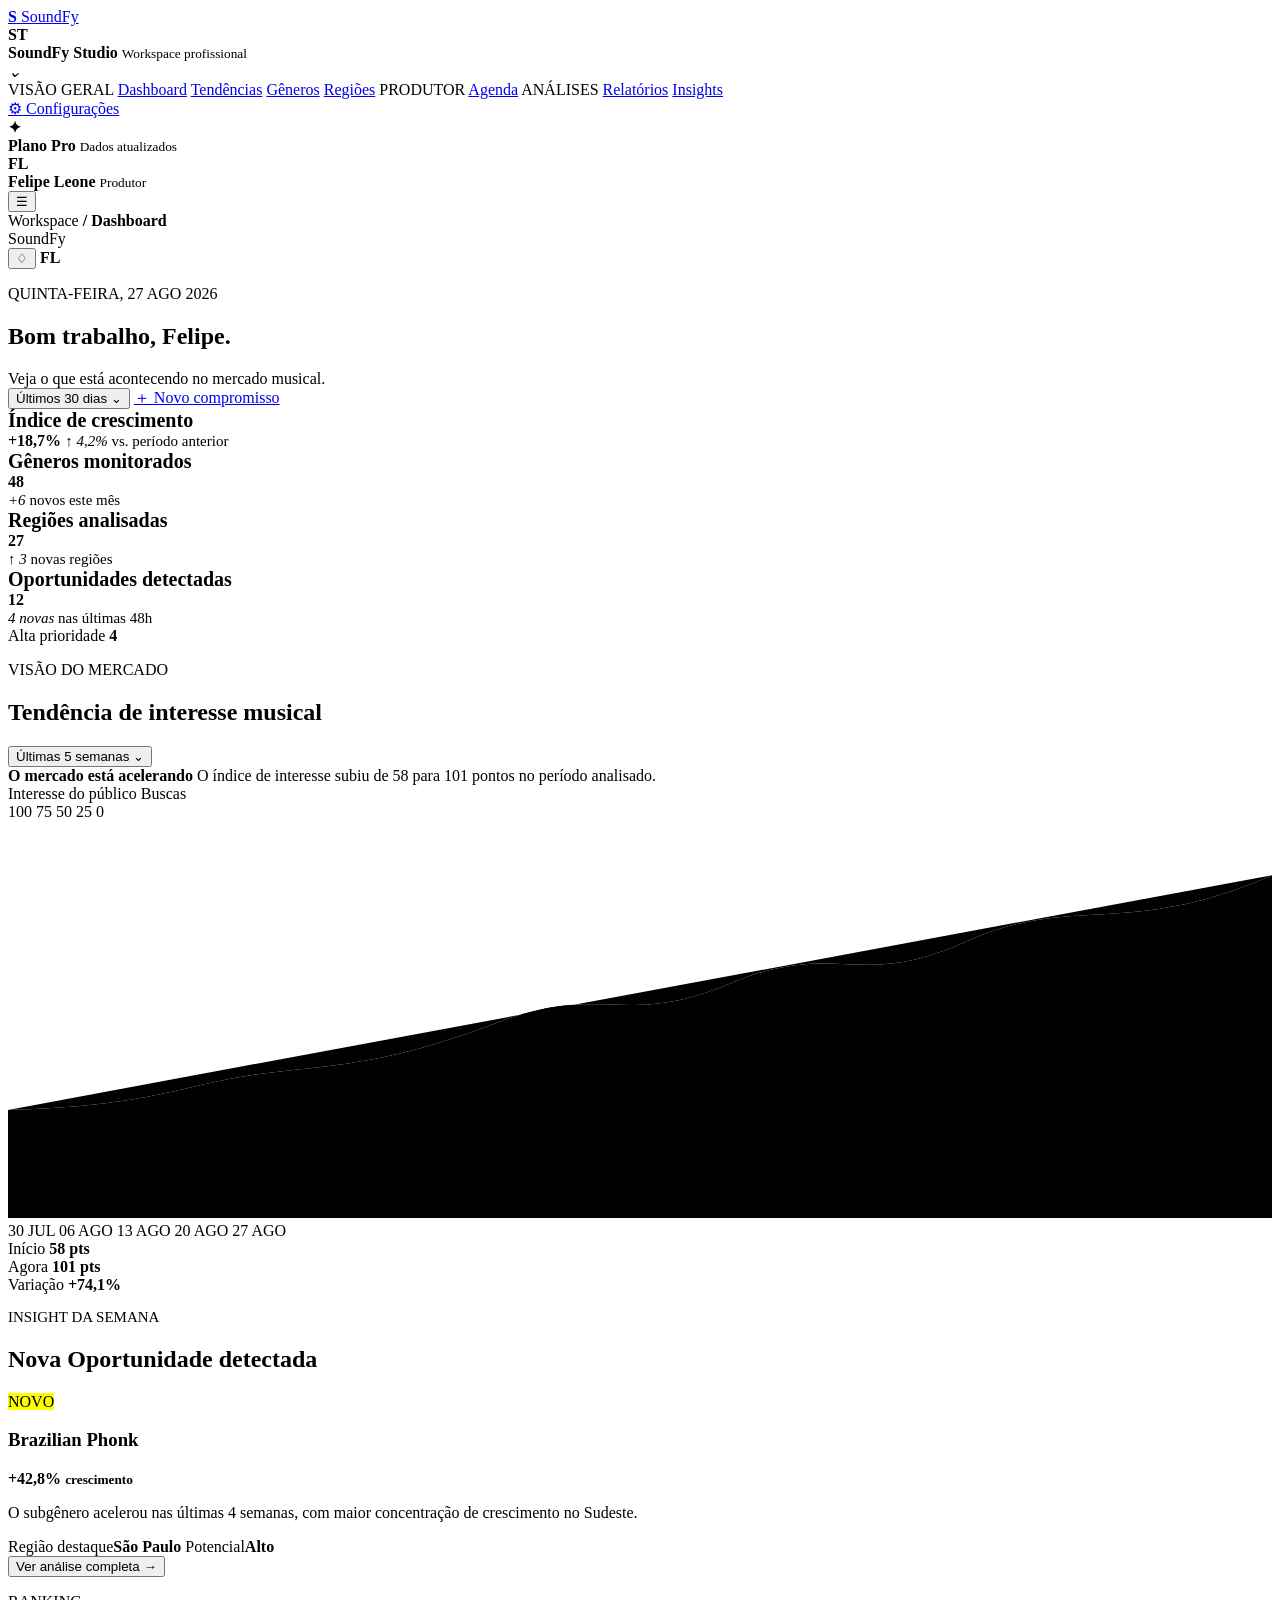
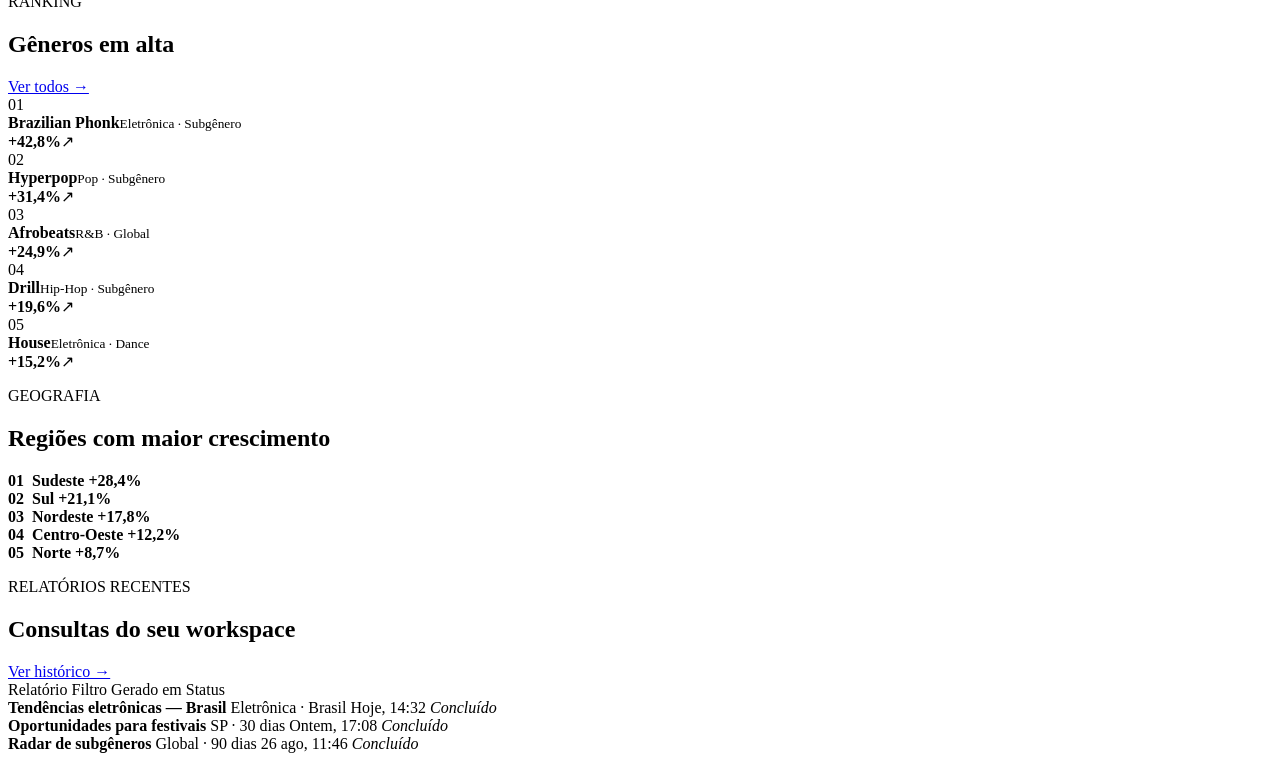
==== View/Pages/index.html @ a28d12ce "Inicio da home" ====
<!DOCTYPE html>
<html lang="pt-BR">
<head>
    <meta charset="UTF-8">
    <meta name="viewport" content="width=device-width, initial-scale=1.0">
    <title>SoundFy - Dashboard</title>
    <link rel="stylesheet" href="style.css">
</head>

<body>
    <aside class="sidebar">
        <a class="logo" href="index.html">
            <b>S</b>
            <span>Sound<span>Fy</span></span>
        </a>

        <div class="workspace">
            <b>ST</b>
            <div>
                <strong>SoundFy Studio</strong>
                <small>Workspace profissional</small>
            </div>
            <i>⌄</i>
        </div>

        <nav>
            <label>VISÃO GERAL</label>
            <a class="active" href="index.html"><span>Dashboard</span></a>
            <a href="#tendencias"> <span>Tendências</span></a>
            <a href="#generos"> <span>Gêneros</span></a>
            <a href="#regioes"> <span>Regiões</span></a>

            <label>PRODUTOR</label>
            <a href="agenda.html"> <span>Agenda</span></a>

            <label>ANÁLISES</label>
            <a href="#relatorios"> <span>Relatórios</span></a>
            <a href="#insights"> <span>Insights</span></a>
        </nav>

        <div class="side-bottom">
            <a href="configuracoes.html">⚙ <span>Configurações</span></a>

            <div class="plan">
                <b>✦</b>
                <div>
                    <strong>Plano Pro</strong>
                    <small>Dados atualizados</small>
                </div>
            </div>

            <div class="profile">
                <b>FL</b>
                <div>
                    <strong>Felipe Leone</strong>
                    <small>Produtor</small>
                </div>
            </div>
        </div>
    </aside>

    <main>
        <header>
            <button id="menu" class="mobile-menu">☰</button>

            <div class="crumb">
                Workspace <b>/</b> <strong>Dashboard</strong>
            </div>

            <div class="mobile-logo">
                Sound<span>Fy</span>
            </div>

            <div class="actions">

                <button class="bell">♢<i></i></button>
                <b class="top-avatar">FL</b>
            </div>
        </header>

        <section class="intro">
            <div>
                <p>QUINTA-FEIRA, 27 AGO 2026</p>
                <h1>Bom trabalho, Felipe.</h1>
                <span>Veja o que está acontecendo no mercado musical.</span>
            </div>

            <div class="header-buttons">
                <button class="filter">Últimos 30 dias ⌄</button>
                <a class="primary" href="agenda.html">＋ Novo compromisso</a>
            </div>
        </section>

        <section class="kpis">
            <article>
                <div>
                   <b> <span style="font-size: 20px;">Índice de crescimento</span> </b>
                </div>
                <strong>+18,7%</strong>
                <small style="font-size: 15px;"><em>↑ 4,2%</em> vs. período anterior</small>
                <div class="spark"><i></i><i></i><i></i><i></i><i></i><i></i><i></i></div>
            </article>

            <article>
                <div>
                   <b> <span style="font-size: 20px;">Gêneros monitorados</span> </b>
                </div>
                <strong>48</strong>
                <br>
                <small style="font-size: 15px;"><em class="purple-text">+6</em> novos este mês</small>
                <div class="dots"><i></i><i></i><i></i><i></i><i></i></div>
            </article>

            <article>
                <div>
                   <b> <span style="font-size: 20px;">Regiões analisadas</span> </b>
                </div>
                <strong>27</strong>
                <br>
                <small style="font-size: 15px;"><em>↑ 3</em> novas regiões</small>
                <div class="bars"><i></i><i></i><i></i><i></i><i></i></div>
            </article>

            <article>
                <div>
                   <b> <span style="font-size: 20px;">Oportunidades detectadas</span></b>
                </div>
                <strong>12</strong>
                <br>
                <small style="font-size: 15px;"><em class="orange-text">4 novas</em> nas últimas 48h</small>
                <div class="priority">
                    Alta prioridade
                    <b>4</b>
                </div>
            </article>
        </section>

        <section class="grid" id="tendencias">
            <article class="panel chart-panel">
                <div class="panel-head">
                    <div>
                        <p>VISÃO DO MERCADO</p>
                        <h2>Tendência de interesse musical</h2>
                    </div>
                    <button class="filter">Últimas 5 semanas ⌄</button>
                </div>

                <div class="chart-explanation">
                    <strong>O mercado está acelerando</strong>
                    <span>O índice de interesse subiu de 58 para 101 pontos no período analisado.</span>
                </div>

                <div class="legend">
                    <span><i class="green-dot"></i>Interesse do público</span>
                    <span><i class="purple-dot"></i>Buscas</span>
                </div>

                <div class="chart">
                    <div class="axis">
                        <span>100</span>
                        <span>75</span>
                        <span>50</span>
                        <span>25</span>
                        <span>0</span>
                    </div>

                    <div class="graph">
                        <div class="line l1"></div>
                        <div class="line l2"></div>
                        <div class="line l3"></div>
                        <div class="line l4"></div>

                        <svg viewBox="0 0 700 220" preserveAspectRatio="none" aria-label="Gráfico de tendência de interesse">
                            <path class="area" d="M0 160 C80 158 100 145 140 140 S210 135 270 112 S340 115 400 90 S470 94 530 67 S620 65 700 30 L700 220 L0 220Z"></path>
                            <path class="trend" d="M0 160 C80 158 100 145 140 140 S210 135 270 112 S340 115 400 90 S470 94 530 67 S620 65 700 30"></path>
                            <path class="trend purple-line" d="M0 178 C80 174 105 165 145 160 S215 158 275 138 S345 145 405 119 S475 128 535 99 S620 108 700 78"></path>
                        </svg>

                        <div class="dates">
                            <span>30 JUL</span>
                            <span>06 AGO</span>
                            <span>13 AGO</span>
                            <span>20 AGO</span>
                            <span>27 AGO</span>
                        </div>
                    </div>
                </div>

                <div class="trend-summary">
                    <div>
                        <span>Início</span>
                        <strong>58 pts</strong>
                    </div>
                    <div>
                        <span>Agora</span>
                        <strong>101 pts</strong>
                    </div>
                    <div>
                        <span>Variação</span>
                        <strong class="green-text">+74,1%</strong>
                    </div>
                </div>
            </article>

            <article class="panel insight" id="insights">
                <div class="panel-head">
                    <div>
                        <p style="font-size: 15px;">INSIGHT DA SEMANA</p>
                        <h2><b>Nova Oportunidade detectada</b></h2>
                    </div>
                    <mark>NOVO</mark>
                </div>

                <div class="insight-body">
                    <h3>Brazilian Phonk</h3>
                    <strong>+42,8% <small>crescimento</small></strong>
                    <p>O subgênero acelerou nas últimas 4 semanas, com maior concentração de crescimento no Sudeste.</p>
                </div>

                <div class="meta">
                    <span>Região destaque<strong>São Paulo</strong></span>
                    <span>Potencial<strong class="green-text">Alto</strong></span>
                </div>

                <button class="outline">Ver análise completa →</button>
            </article>
        </section>

        <section class="grid lower">
            <article class="panel" id="generos">
                <div class="panel-head">
                    <div>
                        <p>RANKING</p>
                        <h2>Gêneros em alta</h2>
                    </div>
                    <a href="#generos">Ver todos →</a>
                </div>

                <div class="genre">
                    <span>01</span>
                    <i></i>
                    <div><strong>Brazilian Phonk</strong><small>Eletrônica · Subgênero</small></div>
                    <b>+42,8%</b>↗
                </div>

                <div class="genre">
                    <span>02</span>
                    <i></i>
                    <div><strong>Hyperpop</strong><small>Pop · Subgênero</small></div>
                    <b>+31,4%</b>↗
                </div>

                <div class="genre">
                    <span>03</span>
                    <i></i>
                    <div><strong>Afrobeats</strong><small>R&B · Global</small></div>
                    <b>+24,9%</b>↗
                </div>

                <div class="genre">
                    <span>04</span>
                    <i></i>
                    <div><strong>Drill</strong><small>Hip-Hop · Subgênero</small></div>
                    <b>+19,6%</b>↗
                </div>

                <div class="genre">
                    <span>05</span>
                    <i></i>
                    <div><strong>House</strong><small>Eletrônica · Dance</small></div>
                    <b>+15,2%</b>↗
                </div>
            </article>

            <article class="panel" id="regioes">
                <div class="panel-head">
                    <div>
                        <p>GEOGRAFIA</p>
                        <h2>Regiões com maior crescimento</h2>
                    </div>
                </div>

                <div class="region">
                    <strong>01&nbsp; Sudeste</strong>
                    <span><i style="width:89%"></i></span>
                    <b>+28,4%</b>
                </div>

                <div class="region">
                    <strong>02&nbsp; Sul</strong>
                    <span><i style="width:71%"></i></span>
                    <b>+21,1%</b>
                </div>

                <div class="region">
                    <strong>03&nbsp; Nordeste</strong>
                    <span><i style="width:58%"></i></span>
                    <b>+17,8%</b>
                </div>

                <div class="region">
                    <strong>04&nbsp; Centro-Oeste</strong>
                    <span><i style="width:43%"></i></span>
                    <b>+12,2%</b>
                </div>

                <div class="region">
                    <strong>05&nbsp; Norte</strong>
                    <span><i style="width:31%"></i></span>
                    <b>+8,7%</b>
                </div>
            </article>
        </section>

        <section class="panel reports" id="relatorios">
            <div class="panel-head">
                <div>
                    <p>RELATÓRIOS RECENTES</p>
                    <h2>Consultas do seu workspace</h2>
                </div>
                <a href="#relatorios">Ver histórico →</a>
            </div>

            <div class="report-head">
                <span>Relatório</span>
                <span>Filtro</span>
                <span>Gerado em</span>
                <span>Status</span>
            </div>

            <div class="report">
                <strong>Tendências eletrônicas — Brasil</strong>
                <span>Eletrônica · Brasil</span>
                <span>Hoje, 14:32</span>
                <em>Concluído</em>
            </div>

            <div class="report">
                <strong>Oportunidades para festivais</strong>
                <span>SP · 30 dias</span>
                <span>Ontem, 17:08</span>
                <em>Concluído</em>
            </div>

            <div class="report">
                <strong>Radar de subgêneros</strong>
                <span>Global · 90 dias</span>
                <span>26 ago, 11:46</span>
                <em>Concluído</em>
            </div>
        </section>
    </main>

    <script src="script.js"></script>
</body>
</html>
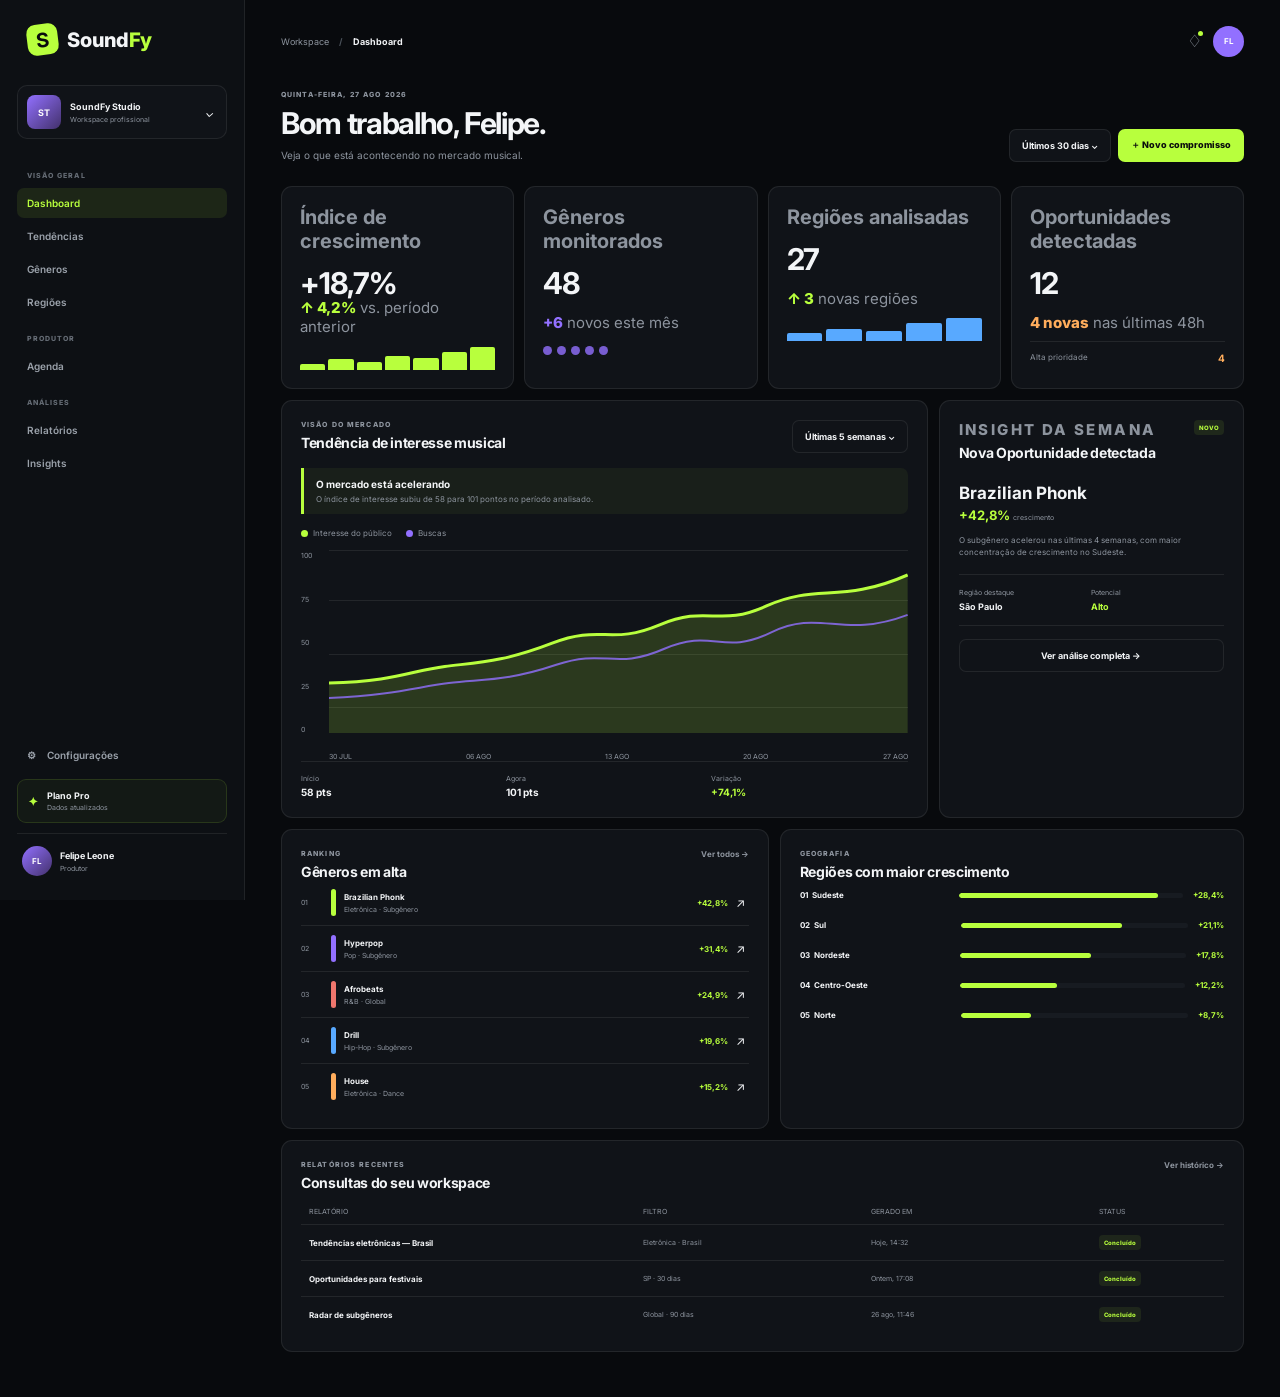
==== commit f3ea46d4: "Arrumei o light mode e dark mode e alterei a formatação das páginas de html" ====
--- a/View/Pages/index.html
+++ b/View/Pages/index.html
@@ -4,7 +4,8 @@
     <meta charset="UTF-8">
     <meta name="viewport" content="width=device-width, initial-scale=1.0">
     <title>SoundFy - Dashboard</title>
-    <link rel="stylesheet" href="style.css">
+    <link rel="stylesheet" href="../Style/style.css">
+    <link rel="stylesheet" href="../JS/script.js">
 </head>
 
 <body>
--- a/View/Style/style.css
+++ b/View/Style/style.css
@@ -0,0 +1,1658 @@
+@import url('https://fonts.googleapis.com/css2?family=Inter:wght@400;500;600;700;800&display=swap');
+
+:root {
+    --bg: #080a0d;
+    --surface: #101318;
+    --surface2: #171b21;
+    --text: #f3f5f7;
+    --muted: #8d949e;
+    --green: #b8ff3d;
+    --purple: #9270ff;
+    --blue: #58a9ff;
+    --orange: #ffad5c;
+    --border: rgba(255,255,255,.08);
+}
+
+:root[data-theme="light"] {
+    --bg: #f3f5f7;
+    --surface: #ffffff;
+    --surface2: #eef0f3;
+    --text: #16191d;
+    --muted: #69717c;
+    --green: #7fbd22;
+    --purple: #704bd0;
+    --blue: #347fc9;
+    --orange: #c87527;
+    --border: rgba(20,25,30,.09);
+}
+
+* {
+    box-sizing: border-box;
+    margin: 0;
+    padding: 0;
+}
+
+html {
+    scroll-behavior: smooth;
+}
+
+body {
+    background: var(--bg);
+    color: var(--text);
+    font: 12px Inter, Arial, sans-serif;
+    min-height: 100vh;
+}
+
+button,
+input,
+textarea,
+select {
+    font: inherit;
+}
+
+button,
+.primary {
+    border: 0;
+    cursor: pointer;
+}
+
+a {
+    text-decoration: none;
+    color: inherit;
+}
+
+.sidebar {
+    position: fixed;
+    inset: 0 auto 0 0;
+    width: 245px;
+    padding: 24px 17px;
+    background: #0d1014;
+    border-right: 1px solid var(--border);
+    display: flex;
+    flex-direction: column;
+    z-index: 10;
+}
+
+.logo {
+    display: flex;
+    gap: 9px;
+    align-items: center;
+    margin: 0 10px 30px;
+    font-size: 20px;
+    font-weight: 800;
+}
+
+.logo > b {
+    width: 31px;
+    height: 31px;
+    display: grid;
+    place-items: center;
+    background: var(--green);
+    color: #090b0d;
+    border-radius: 9px;
+    transform: rotate(-7deg);
+}
+
+.logo > span > span,
+.mobile-logo span {
+    color: var(--green);
+}
+
+.logo small {
+    display: block;
+    color: var(--muted);
+    font-size: 6px;
+    letter-spacing: .16em;
+}
+
+.workspace {
+    display: grid;
+    grid-template-columns: 34px 1fr 12px;
+    gap: 9px;
+    align-items: center;
+    padding: 9px;
+    margin-bottom: 18px;
+    border: 1px solid var(--border);
+    border-radius: 10px;
+    background: var(--surface);
+}
+
+.workspace > b,
+.profile > b {
+    display: grid;
+    place-items: center;
+    background: linear-gradient(135deg, var(--purple), #43316c);
+    color: white;
+    border-radius: 8px;
+}
+
+.workspace > b {
+    width: 34px;
+    height: 34px;
+    font-size: 9px;
+}
+
+.workspace strong,
+.workspace small,
+.profile strong,
+.profile small {
+    display: block;
+}
+
+.workspace strong,
+.profile strong {
+    font-size: 9px;
+}
+
+.workspace small,
+.profile small {
+    margin-top: 3px;
+    color: var(--muted);
+    font-size: 7px;
+}
+
+nav {
+    display: grid;
+    gap: 3px;
+}
+
+nav label {
+    margin: 14px 10px 5px;
+    color: #646b74;
+    font-size: 7px;
+    font-weight: 800;
+    letter-spacing: .15em;
+}
+
+nav a {
+    display: flex;
+    align-items: center;
+    gap: 11px;
+    padding: 9px 10px;
+    border-radius: 7px;
+    color: #9aa1aa;
+    font-weight: 600;
+    font-size: 10px;
+}
+
+nav a:hover {
+    background: var(--surface2);
+    color: var(--text);
+}
+
+nav a.active {
+    background: rgba(184,255,61,.09);
+    color: var(--green);
+}
+
+nav a:first-letter {
+    font-size: 14px;
+}
+
+.side-bottom {
+    margin-top: auto;
+}
+
+.side-bottom > a {
+    display: flex;
+    gap: 11px;
+    padding: 9px 10px;
+    margin-bottom: 9px;
+    color: #9aa1aa;
+    border-radius: 7px;
+    font-size: 10px;
+    font-weight: 600;
+}
+
+.side-bottom > a:hover,
+.side-bottom > a.active {
+    background: rgba(184,255,61,.09);
+    color: var(--green);
+}
+
+.plan {
+    display: flex;
+    gap: 9px;
+    align-items: center;
+    padding: 10px;
+    margin-bottom: 10px;
+    background: rgba(184,255,61,.04);
+    border: 1px solid rgba(184,255,61,.13);
+    border-radius: 9px;
+}
+
+.plan > b {
+    color: var(--green);
+}
+
+.plan strong,
+.plan small {
+    display: block;
+}
+
+.plan strong {
+    font-size: 9px;
+}
+
+.plan small {
+    color: var(--muted);
+    font-size: 7px;
+    margin-top: 2px;
+}
+
+.profile {
+    display: flex;
+    align-items: center;
+    gap: 8px;
+    border-top: 1px solid var(--border);
+    padding: 12px 5px 0;
+}
+
+.profile > b {
+    width: 30px;
+    height: 30px;
+    border-radius: 50%;
+    font-size: 8px;
+}
+
+main {
+    width: calc(100% - 245px);
+    margin-left: 245px;
+    padding: 20px 36px 45px;
+}
+
+header {
+    height: 42px;
+    display: flex;
+    align-items: center;
+    justify-content: space-between;
+    margin-bottom: 28px;
+}
+
+.crumb {
+    color: var(--muted);
+    font-size: 9px;
+}
+
+.crumb b {
+    margin: 0 7px;
+    color: #4c535b;
+}
+
+.crumb strong {
+    color: var(--text);
+}
+
+.actions {
+    display: flex;
+    align-items: center;
+    gap: 11px;
+}
+
+
+.bell {
+    position: relative;
+    background: none;
+    color: var(--muted);
+    font-size: 17px;
+}
+
+.bell i {
+    position: absolute;
+    width: 5px;
+    height: 5px;
+    right: -1px;
+    top: 0;
+    background: var(--green);
+    border-radius: 50%;
+}
+
+.top-avatar {
+    width: 31px;
+    height: 31px;
+    display: grid;
+    place-items: center;
+    border-radius: 50%;
+    background: var(--purple);
+    color: white;
+    font-size: 8px;
+}
+
+.mobile-menu,
+.mobile-logo {
+    display: none;
+}
+
+.intro {
+    display: flex;
+    justify-content: space-between;
+    align-items: end;
+    gap: 20px;
+    margin-bottom: 24px;
+}
+
+.intro p,
+.panel-head p,
+.agenda-info p {
+    color: var(--muted);
+    font-size: 7px;
+    font-weight: 800;
+    letter-spacing: .16em;
+}
+
+.intro h1 {
+    font-size: 30px;
+    letter-spacing: -.045em;
+    margin: 6px 0;
+}
+
+.intro span {
+    color: var(--muted);
+    font-size: 10px;
+}
+
+.header-buttons {
+    display: flex;
+    gap: 7px;
+}
+
+.filter,
+.outline {
+    padding: 10px 12px;
+    background: var(--surface);
+    color: var(--text);
+    border: 1px solid var(--border);
+    border-radius: 7px;
+    font-size: 9px;
+    font-weight: 700;
+}
+
+.primary {
+    display: inline-flex;
+    align-items: center;
+    justify-content: center;
+    padding: 10px 13px;
+    background: var(--green);
+    color: #0a0c0d;
+    border-radius: 7px;
+    font-size: 9px;
+    font-weight: 800;
+}
+
+.kpis {
+    display: grid;
+    grid-template-columns: repeat(4, 1fr);
+    gap: 10px;
+    margin-bottom: 11px;
+}
+
+.kpis article {
+    padding: 18px;
+    background: var(--surface);
+    border: 1px solid var(--border);
+    border-radius: 11px;
+}
+
+.kpis article > div:first-child {
+    display: flex;
+    justify-content: space-between;
+    align-items: center;
+    color: var(--muted);
+    font-size: 9px;
+}
+
+.ico {
+    width: 28px;
+    height: 28px;
+    display: grid;
+    place-items: center;
+    border-radius: 7px;
+}
+
+.green {
+    color: var(--green);
+    background: rgba(184,255,61,.09);
+}
+
+.purple {
+    color: var(--purple);
+    background: rgba(146,112,255,.1);
+}
+
+.blue {
+    color: var(--blue);
+    background: rgba(88,169,255,.1);
+}
+
+.orange {
+    color: var(--orange);
+    background: rgba(255,173,92,.1);
+}
+
+.kpis article > strong {
+    display: block;
+    font-size: 30px;
+    line-height: 1;
+    margin-top: 15px;
+    letter-spacing: -.04em;
+}
+
+.kpis small {
+    color: var(--muted);
+    font-size: 8px;
+}
+
+.kpis em {
+    font-style: normal;
+    color: var(--green);
+    font-weight: 800;
+}
+
+.purple-text {
+    color: var(--purple) !important;
+}
+
+.orange-text {
+    color: var(--orange) !important;
+}
+
+.spark {
+    height: 24px;
+    display: flex;
+    align-items: end;
+    gap: 3px;
+    margin-top: 10px;
+}
+
+.spark i {
+    flex: 1;
+    background: var(--green);
+    border-radius: 2px 2px 0 0;
+}
+
+.spark i:nth-child(1) { height: 25%; }
+.spark i:nth-child(2) { height: 45%; }
+.spark i:nth-child(3) { height: 35%; }
+.spark i:nth-child(4) { height: 60%; }
+.spark i:nth-child(5) { height: 50%; }
+.spark i:nth-child(6) { height: 76%; }
+.spark i:nth-child(7) { height: 94%; }
+
+.dots {
+    display: flex;
+    gap: 5px;
+    margin-top: 14px;
+}
+
+.dots i {
+    width: 9px;
+    height: 9px;
+    border-radius: 50%;
+    background: var(--purple);
+    opacity: .8;
+}
+
+.bars {
+    display: flex;
+    align-items: end;
+    height: 24px;
+    gap: 4px;
+    margin-top: 9px;
+}
+
+.bars i {
+    flex: 1;
+    background: var(--blue);
+    border-radius: 2px 2px 0 0;
+}
+
+.bars i:nth-child(1) { height: 35%; }
+.bars i:nth-child(2) { height: 52%; }
+.bars i:nth-child(3) { height: 43%; }
+.bars i:nth-child(4) { height: 75%; }
+.bars i:nth-child(5) { height: 95%; }
+
+.priority {
+    display: flex;
+    justify-content: space-between;
+    padding-top: 10px;
+    margin-top: 9px;
+    border-top: 1px solid var(--border);
+    font-size: 8px;
+    color: var(--muted);
+}
+
+.priority b {
+    color: var(--orange);
+    font-size: 10px;
+}
+
+.grid {
+    display: grid;
+    grid-template-columns: 1.8fr .85fr;
+    gap: 11px;
+    margin-bottom: 11px;
+}
+
+.panel {
+    background: var(--surface);
+    border: 1px solid var(--border);
+    border-radius: 11px;
+    padding: 19px;
+}
+
+.panel-head {
+    display: flex;
+    justify-content: space-between;
+    align-items: start;
+    gap: 10px;
+}
+
+.panel-head h2 {
+    font-size: 14px;
+    margin-top: 5px;
+    letter-spacing: -.025em;
+}
+
+.panel-head a {
+    color: var(--muted);
+    font-size: 8px;
+    font-weight: 700;
+}
+
+.chart-explanation {
+    display: flex;
+    flex-direction: column;
+    gap: 4px;
+    margin-top: 15px;
+    padding: 10px 12px;
+    border-left: 3px solid var(--green);
+    background: rgba(184,255,61,.05);
+    border-radius: 0 7px 7px 0;
+}
+
+.chart-explanation strong {
+    font-size: 10px;
+}
+
+.chart-explanation span {
+    color: var(--muted);
+    font-size: 8px;
+}
+
+.legend {
+    display: flex;
+    gap: 14px;
+    margin-top: 14px;
+    color: var(--muted);
+    font-size: 8px;
+}
+
+.legend span {
+    display: flex;
+    align-items: center;
+    gap: 5px;
+}
+
+.green-dot,
+.purple-dot {
+    width: 7px;
+    height: 7px;
+    border-radius: 50%;
+}
+
+.green-dot {
+    background: var(--green);
+}
+
+.purple-dot {
+    background: var(--purple);
+}
+
+.chart {
+    height: 215px;
+    display: grid;
+    grid-template-columns: 28px 1fr;
+    margin-top: 8px;
+}
+
+.axis {
+    display: flex;
+    flex-direction: column;
+    justify-content: space-between;
+    padding: 5px 0 27px;
+    color: var(--muted);
+    font-size: 7px;
+}
+
+.graph {
+    position: relative;
+}
+
+.line {
+    position: absolute;
+    left: 0;
+    right: 0;
+    border-top: 1px solid var(--border);
+}
+
+.l1 { top: 4px; }
+.l2 { top: 25%; }
+.l3 { top: 50%; }
+.l4 { top: 75%; }
+
+.graph svg {
+    position: absolute;
+    inset: 4px 0 28px;
+    width: 100%;
+    height: calc(100% - 32px);
+}
+
+.area {
+    fill: rgba(184,255,61,.16);
+}
+
+.trend {
+    fill: none;
+    stroke: var(--green);
+    stroke-width: 3;
+    vector-effect: non-scaling-stroke;
+}
+
+.purple-line {
+    stroke: var(--purple);
+    stroke-width: 2;
+    opacity: .8;
+}
+
+.dates {
+    position: absolute;
+    bottom: 0;
+    left: 0;
+    right: 0;
+    display: flex;
+    justify-content: space-between;
+    color: var(--muted);
+    font-size: 7px;
+}
+
+.trend-summary {
+    display: grid;
+    grid-template-columns: repeat(3, 1fr);
+    gap: 8px;
+    padding-top: 12px;
+    border-top: 1px solid var(--border);
+}
+
+.trend-summary div {
+    display: flex;
+    flex-direction: column;
+    gap: 3px;
+}
+
+.trend-summary span {
+    color: var(--muted);
+    font-size: 7px;
+}
+
+.trend-summary strong {
+    font-size: 10px;
+}
+
+.insight mark {
+    padding: 4px 5px;
+    border-radius: 4px;
+    background: rgba(184,255,61,.09);
+    color: var(--green);
+    font-size: 6px;
+    font-weight: 800;
+}
+
+.insight-body {
+    padding: 22px 0 15px;
+}
+
+.insight-body > b {
+    display: grid;
+    place-items: center;
+    width: 36px;
+    height: 36px;
+    margin-bottom: 11px;
+    border-radius: 9px;
+    background: rgba(184,255,61,.09);
+    color: var(--green);
+    font-size: 18px;
+}
+
+.insight-body h3 {
+    font-size: 17px;
+}
+
+.insight-body > strong {
+    display: block;
+    margin-top: 4px;
+    color: var(--green);
+    font-size: 13px;
+}
+
+.insight-body small {
+    color: var(--muted);
+    font-size: 7px;
+    font-weight: 400;
+}
+
+.insight-body p {
+    margin-top: 11px;
+    color: var(--muted);
+    font-size: 8px;
+    line-height: 1.55;
+}
+
+.meta {
+    display: grid;
+    grid-template-columns: 1fr 1fr;
+    padding: 13px 0;
+    border-top: 1px solid var(--border);
+    border-bottom: 1px solid var(--border);
+}
+
+.meta span {
+    color: var(--muted);
+    font-size: 7px;
+}
+
+.meta strong {
+    display: block;
+    margin-top: 4px;
+    color: var(--text);
+    font-size: 9px;
+}
+
+.green-text {
+    color: var(--green) !important;
+}
+
+.insight .outline {
+    width: 100%;
+    margin-top: 13px;
+}
+
+.lower {
+    grid-template-columns: 1.05fr 1fr;
+}
+
+.genre {
+    display: grid;
+    grid-template-columns: 22px 5px 1fr auto 13px;
+    gap: 8px;
+    align-items: center;
+    padding: 9px 0;
+    border-bottom: 1px solid var(--border);
+}
+
+.genre:last-child {
+    border-bottom: 0;
+}
+
+.genre > span {
+    color: var(--muted);
+    font-size: 7px;
+}
+
+.genre > i {
+    width: 5px;
+    height: 27px;
+    border-radius: 3px;
+    background: var(--green);
+}
+
+.genre:nth-child(3) > i { background: var(--purple); }
+.genre:nth-child(4) > i { background: #ef766d; }
+.genre:nth-child(5) > i { background: var(--blue); }
+.genre:nth-child(6) > i { background: var(--orange); }
+
+.genre strong,
+.genre small {
+    display: block;
+}
+
+.genre strong {
+    font-size: 8px;
+}
+
+.genre small {
+    margin-top: 3px;
+    color: var(--muted);
+    font-size: 7px;
+}
+
+.genre > b {
+    color: var(--green);
+    font-size: 8px;
+}
+
+.region {
+    display: grid;
+    grid-template-columns: 1fr 1.5fr auto;
+    align-items: center;
+    gap: 10px;
+    padding: 10px 0;
+}
+
+.region strong {
+    font-size: 8px;
+}
+
+.region > span {
+    height: 5px;
+    border-radius: 4px;
+    background: var(--surface2);
+    overflow: hidden;
+}
+
+.region > span i {
+    display: block;
+    height: 100%;
+    background: var(--green);
+    border-radius: inherit;
+}
+
+.region > b {
+    color: var(--green);
+    font-size: 8px;
+}
+
+.reports {
+    margin-top: 0;
+}
+
+.report-head,
+.report {
+    display: grid;
+    grid-template-columns: 1.5fr 1fr 1fr .55fr;
+    gap: 15px;
+    align-items: center;
+}
+
+.report-head {
+    margin-top: 16px;
+    padding: 0 8px 8px;
+    color: var(--muted);
+    font-size: 7px;
+    text-transform: uppercase;
+}
+
+.report {
+    padding: 10px 8px;
+    border-top: 1px solid var(--border);
+    font-size: 7px;
+}
+
+.report strong {
+    font-size: 8px;
+}
+
+.report span {
+    color: var(--muted);
+}
+
+.report em {
+    font-style: normal;
+    color: var(--green);
+    background: rgba(184,255,61,.08);
+    padding: 4px 5px;
+    border-radius: 4px;
+    font-size: 6px;
+    width: max-content;
+    font-weight: 800;
+}
+
+.settings-layout {
+    display: grid;
+    grid-template-columns: 180px minmax(0, 760px);
+    gap: 12px;
+    align-items: start;
+}
+
+.settings-nav {
+    position: sticky;
+    top: 20px;
+    display: grid;
+    gap: 3px;
+    padding: 7px;
+    background: var(--surface);
+    border: 1px solid var(--border);
+    border-radius: 10px;
+}
+
+.settings-nav a {
+    font-size: 9px;
+    padding: 10px;
+    border-radius: 7px;
+}
+
+.settings-nav a.active {
+    background: rgba(184,255,61,.09);
+    color: var(--green);
+}
+
+.settings-content {
+    display: grid;
+    gap: 11px;
+}
+
+.settings-card {
+    padding: 20px;
+}
+
+.settings-card .panel-head span {
+    display: block;
+    margin-top: 7px;
+    color: var(--muted);
+    font-size: 8px;
+}
+
+.form {
+    display: grid;
+    grid-template-columns: 1fr 1fr;
+    gap: 12px;
+    margin-top: 19px;
+}
+
+.form label,
+.modal-card label {
+    display: grid;
+    gap: 6px;
+    color: var(--muted);
+    font-size: 8px;
+    font-weight: 700;
+}
+
+.form .full {
+    grid-column: 1 / -1;
+}
+
+.form input,
+.form textarea,
+.modal-card input,
+.modal-card textarea,
+.modal-card select {
+    width: 100%;
+    border: 1px solid var(--border);
+    outline: 0;
+    background: var(--surface2);
+    color: var(--text);
+    border-radius: 7px;
+    padding: 10px;
+    font-size: 9px;
+}
+
+.form textarea {
+    min-height: 80px;
+    resize: vertical;
+}
+
+.save {
+    display: flex;
+    justify-content: flex-end;
+    gap: 7px;
+    margin-top: 18px;
+}
+
+.theme-options {
+    display: grid;
+    grid-template-columns: 1fr 1fr;
+    gap: 10px;
+    margin-top: 18px;
+}
+
+.theme-choice {
+    display: grid;
+    grid-template-columns: 65px 1fr;
+    grid-template-rows: auto auto;
+    gap: 3px 9px;
+    text-align: left;
+    padding: 9px;
+    border: 1px solid var(--border);
+    border-radius: 8px;
+    background: var(--surface2);
+    color: var(--text);
+}
+
+.theme-choice.selected {
+    border-color: rgba(184,255,61,.55);
+}
+
+.preview {
+    grid-row: 1 / 3;
+    width: 65px;
+    height: 48px;
+    border-radius: 5px;
+    border: 1px solid var(--border);
+}
+
+.dark-preview {
+    background: linear-gradient(135deg, #080a0d 55%, #9270ff);
+}
+
+.light-preview {
+    background: linear-gradient(135deg, #f3f5f7 55%, #7fbd22);
+}
+
+.theme-choice strong {
+    font-size: 8px;
+    align-self: end;
+}
+
+.theme-choice small {
+    font-size: 7px;
+    color: var(--muted);
+}
+
+.setting {
+    display: flex;
+    justify-content: space-between;
+    align-items: center;
+    padding: 13px 0;
+    border-bottom: 1px solid var(--border);
+}
+
+.setting:last-child {
+    border: 0;
+    padding-bottom: 0;
+}
+
+.setting strong,
+.setting small {
+    display: block;
+}
+
+.setting strong {
+    font-size: 8px;
+}
+
+.setting small {
+    margin-top: 3px;
+    color: var(--muted);
+    font-size: 7px;
+}
+
+.setting > em {
+    font-style: normal;
+    color: var(--green);
+    background: rgba(184,255,61,.09);
+    padding: 4px 6px;
+    border-radius: 4px;
+    font-size: 6px;
+    font-weight: 800;
+}
+
+.switch {
+    position: relative;
+    width: 34px;
+    height: 19px;
+}
+
+.switch input {
+    opacity: 0;
+    width: 0;
+    height: 0;
+}
+
+.switch i {
+    position: absolute;
+    inset: 0;
+    background: var(--surface2);
+    border-radius: 20px;
+}
+
+.switch i::after {
+    content: "";
+    position: absolute;
+    width: 13px;
+    height: 13px;
+    left: 3px;
+    top: 3px;
+    background: #89909a;
+    border-radius: 50%;
+    transition: .2s;
+}
+
+.switch input:checked + i {
+    background: rgba(184,255,61,.22);
+}
+
+.switch input:checked + i::after {
+    left: 18px;
+    background: var(--green);
+}
+
+/* Agenda */
+
+.agenda-layout {
+    display: grid;
+    grid-template-columns: 1.5fr .9fr;
+    gap: 11px;
+    margin-bottom: 11px;
+}
+
+.calendar-nav {
+    display: flex;
+    gap: 5px;
+}
+
+.calendar-nav .outline {
+    width: 31px;
+    height: 31px;
+    padding: 0;
+}
+
+.calendar-week,
+.calendar {
+    display: grid;
+    grid-template-columns: repeat(7, 1fr);
+}
+
+.calendar-week {
+    gap: 4px;
+    margin-top: 20px;
+}
+
+.calendar-week span {
+    text-align: center;
+    color: var(--muted);
+    font-size: 7px;
+    font-weight: 800;
+}
+
+.calendar {
+    gap: 4px;
+    margin-top: 7px;
+}
+
+.calendar-day {
+    position: relative;
+    min-height: 54px;
+    padding: 8px;
+    border: 1px solid var(--border);
+    border-radius: 7px;
+    background: var(--surface2);
+    color: var(--muted);
+}
+
+.calendar-day.current-month {
+    color: var(--text);
+}
+
+.calendar-day.today {
+    border-color: rgba(184,255,61,.7);
+}
+
+.calendar-day.selected {
+    background: rgba(184,255,61,.1);
+}
+
+.calendar-number {
+    font-size: 8px;
+    font-weight: 700;
+}
+
+.calendar-event-dot {
+    position: absolute;
+    width: 5px;
+    height: 5px;
+    right: 7px;
+    bottom: 7px;
+    border-radius: 50%;
+    background: var(--green);
+}
+
+.count-badge {
+    display: grid;
+    place-items: center;
+    min-width: 24px;
+    height: 24px;
+    padding: 0 7px;
+    border-radius: 12px;
+    background: rgba(184,255,61,.09);
+    color: var(--green);
+    font-size: 8px;
+    font-weight: 800;
+}
+
+.appointment-list {
+    display: grid;
+    gap: 7px;
+    margin-top: 17px;
+    max-height: 410px;
+    overflow-y: auto;
+    padding-right: 3px;
+}
+
+.appointment {
+    padding: 12px;
+    border: 1px solid var(--border);
+    border-radius: 8px;
+    background: var(--surface2);
+}
+
+.appointment.cancelled {
+    opacity: .6;
+}
+
+.appointment.completed {
+    border-color: rgba(184,255,61,.28);
+}
+
+.appointment-top {
+    display: flex;
+    justify-content: space-between;
+    gap: 8px;
+}
+
+.appointment-title {
+    font-size: 9px;
+    font-weight: 800;
+}
+
+.appointment-status {
+    padding: 3px 5px;
+    border-radius: 4px;
+    font-size: 6px;
+    font-weight: 800;
+    background: rgba(184,255,61,.09);
+    color: var(--green);
+}
+
+.appointment-status.cancelled {
+    background: rgba(255,173,92,.1);
+    color: var(--orange);
+}
+
+.appointment-status.completed {
+    background: rgba(88,169,255,.1);
+    color: var(--blue);
+}
+
+.appointment-meta {
+    display: flex;
+    flex-wrap: wrap;
+    gap: 7px;
+    margin-top: 7px;
+    color: var(--muted);
+    font-size: 7px;
+}
+
+.appointment-note {
+    margin-top: 8px;
+    color: var(--muted);
+    font-size: 7px;
+    line-height: 1.4;
+}
+
+.appointment-actions {
+    display: flex;
+    gap: 5px;
+    margin-top: 10px;
+}
+
+.small-action {
+    padding: 6px 8px;
+    border: 1px solid var(--border);
+    border-radius: 6px;
+    background: var(--surface);
+    color: var(--text);
+    font-size: 7px;
+    font-weight: 700;
+}
+
+.small-action.complete {
+    color: var(--green);
+}
+
+.small-action.cancel {
+    color: var(--orange);
+}
+
+.empty-state {
+    padding: 30px 10px;
+    text-align: center;
+    color: var(--muted);
+    font-size: 8px;
+}
+
+.agenda-info {
+    display: flex;
+    justify-content: space-between;
+    align-items: center;
+    gap: 20px;
+}
+
+.agenda-info h2 {
+    margin-top: 5px;
+    font-size: 14px;
+}
+
+.agenda-info > div:first-child span {
+    display: block;
+    margin-top: 7px;
+    color: var(--muted);
+    font-size: 8px;
+}
+
+.agenda-stats {
+    display: flex;
+    gap: 28px;
+}
+
+.agenda-stats div {
+    display: flex;
+    flex-direction: column;
+    gap: 3px;
+}
+
+.agenda-stats strong {
+    font-size: 18px;
+}
+
+.agenda-stats span {
+    color: var(--muted);
+    font-size: 7px;
+}
+
+.modal {
+    position: fixed;
+    inset: 0;
+    display: none;
+    place-items: center;
+    padding: 20px;
+    background: rgba(0,0,0,.65);
+    z-index: 30;
+}
+
+.modal.open {
+    display: grid;
+}
+
+.modal-card {
+    width: min(500px, 100%);
+    max-height: 90vh;
+    overflow-y: auto;
+    padding: 20px;
+    background: var(--surface);
+    border: 1px solid var(--border);
+    border-radius: 12px;
+    box-shadow: 0 20px 60px rgba(0,0,0,.3);
+}
+
+.modal-head {
+    display: flex;
+    justify-content: space-between;
+    align-items: start;
+    margin-bottom: 20px;
+}
+
+.modal-head p {
+    color: var(--muted);
+    font-size: 7px;
+    font-weight: 800;
+    letter-spacing: .16em;
+}
+
+.modal-head h2 {
+    margin-top: 5px;
+    font-size: 15px;
+}
+
+.modal-close {
+    width: 28px;
+    height: 28px;
+    border-radius: 50%;
+    background: var(--surface2);
+    color: var(--text);
+    font-size: 18px;
+}
+
+.modal-card form {
+    display: grid;
+    gap: 12px;
+}
+
+.form-row {
+    display: grid;
+    grid-template-columns: 1fr 1fr;
+    gap: 12px;
+}
+
+.modal-card textarea {
+    min-height: 75px;
+    resize: vertical;
+}
+
+.modal-actions {
+    display: flex;
+    justify-content: flex-end;
+    gap: 7px;
+    margin-top: 5px;
+}
+
+/* Responsividade */
+
+@media (max-width: 1100px) {
+    .sidebar {
+        width: 215px;
+    }
+
+    main {
+        width: calc(100% - 215px);
+        margin-left: 215px;
+        padding-inline: 25px;
+    }
+
+    .kpis {
+        grid-template-columns: 1fr 1fr;
+    }
+
+    .grid,
+    .agenda-layout {
+        grid-template-columns: 1fr;
+    }
+
+    .settings-layout {
+        grid-template-columns: 180px minmax(0, 1fr);
+    }
+}
+
+@media (max-width: 720px) {
+    .sidebar {
+        transform: translateX(-100%);
+        transition: transform .2s ease;
+    }
+
+    .sidebar.mobile-open {
+        transform: translateX(0);
+    }
+
+    main {
+        width: 100%;
+        margin: 0;
+        padding: 14px 14px 35px;
+    }
+
+    .mobile-menu {
+        display: block;
+        background: none;
+        color: var(--text);
+        font-size: 19px;
+    }
+
+    .mobile-logo {
+        display: block;
+        margin-right: auto;
+        font-weight: 800;
+        font-size: 14px;
+    }
+
+    .crumb,
+    .bell,
+    .top-avatar {
+        display: none;
+    }
+
+    header {
+        margin-bottom: 21px;
+    }
+
+    .intro {
+        flex-direction: column;
+        align-items: start;
+    }
+
+    .header-buttons {
+        width: 100%;
+    }
+
+    .header-buttons > * {
+        flex: 1;
+    }
+
+    .kpis {
+        grid-template-columns: 1fr 1fr;
+    }
+
+    .lower {
+        grid-template-columns: 1fr;
+    }
+
+    .settings-layout {
+        grid-template-columns: 1fr;
+    }
+
+    .settings-nav {
+        position: static;
+        display: flex;
+        overflow-x: auto;
+    }
+
+    .settings-nav a {
+        white-space: nowrap;
+    }
+
+    .reports {
+        overflow: hidden;
+    }
+
+    .report-head {
+        display: none;
+    }
+
+    .report {
+        grid-template-columns: 1fr auto;
+    }
+
+    .report span {
+        display: none;
+    }
+
+    .report em {
+        justify-self: end;
+    }
+
+    .agenda-info {
+        flex-direction: column;
+        align-items: flex-start;
+    }
+
+    .agenda-stats {
+        width: 100%;
+        justify-content: space-between;
+    }
+
+    .calendar-day {
+        min-height: 46px;
+        padding: 6px;
+    }
+}
+
+@media (max-width: 450px) {
+    .kpis {
+        grid-template-columns: 1fr;
+    }
+
+    .intro h1 {
+        font-size: 27px;
+    }
+
+    .panel {
+        padding: 15px;
+    }
+
+    .form,
+    .theme-options,
+    .form-row {
+        grid-template-columns: 1fr;
+    }
+
+    .form .full {
+        grid-column: auto;
+    }
+
+    .save,
+    .modal-actions {
+        flex-direction: column-reverse;
+    }
+
+    .save > *,
+    .modal-actions > * {
+        width: 100%;
+    }
+
+    .chart {
+        height: 185px;
+    }
+
+    .trend-summary {
+        gap: 5px;
+    }
+
+    .region {
+        grid-template-columns: 1fr auto;
+    }
+
+    .region > span {
+        grid-column: 1;
+    }
+
+    .region > b {
+        grid-column: 2;
+        grid-row: 2;
+    }
+
+    .genre {
+        grid-template-columns: 20px 5px 1fr auto;
+    }
+
+    .genre > span:last-child {
+        display: none;
+    }
+
+    .calendar-week span {
+        font-size: 6px;
+    }
+
+    .calendar {
+        gap: 2px;
+    }
+
+    .calendar-day {
+        min-height: 40px;
+        padding: 5px;
+    }
+
+    .calendar-event-dot {
+        width: 4px;
+        height: 4px;
+        right: 5px;
+        bottom: 5px;
+    }
+}
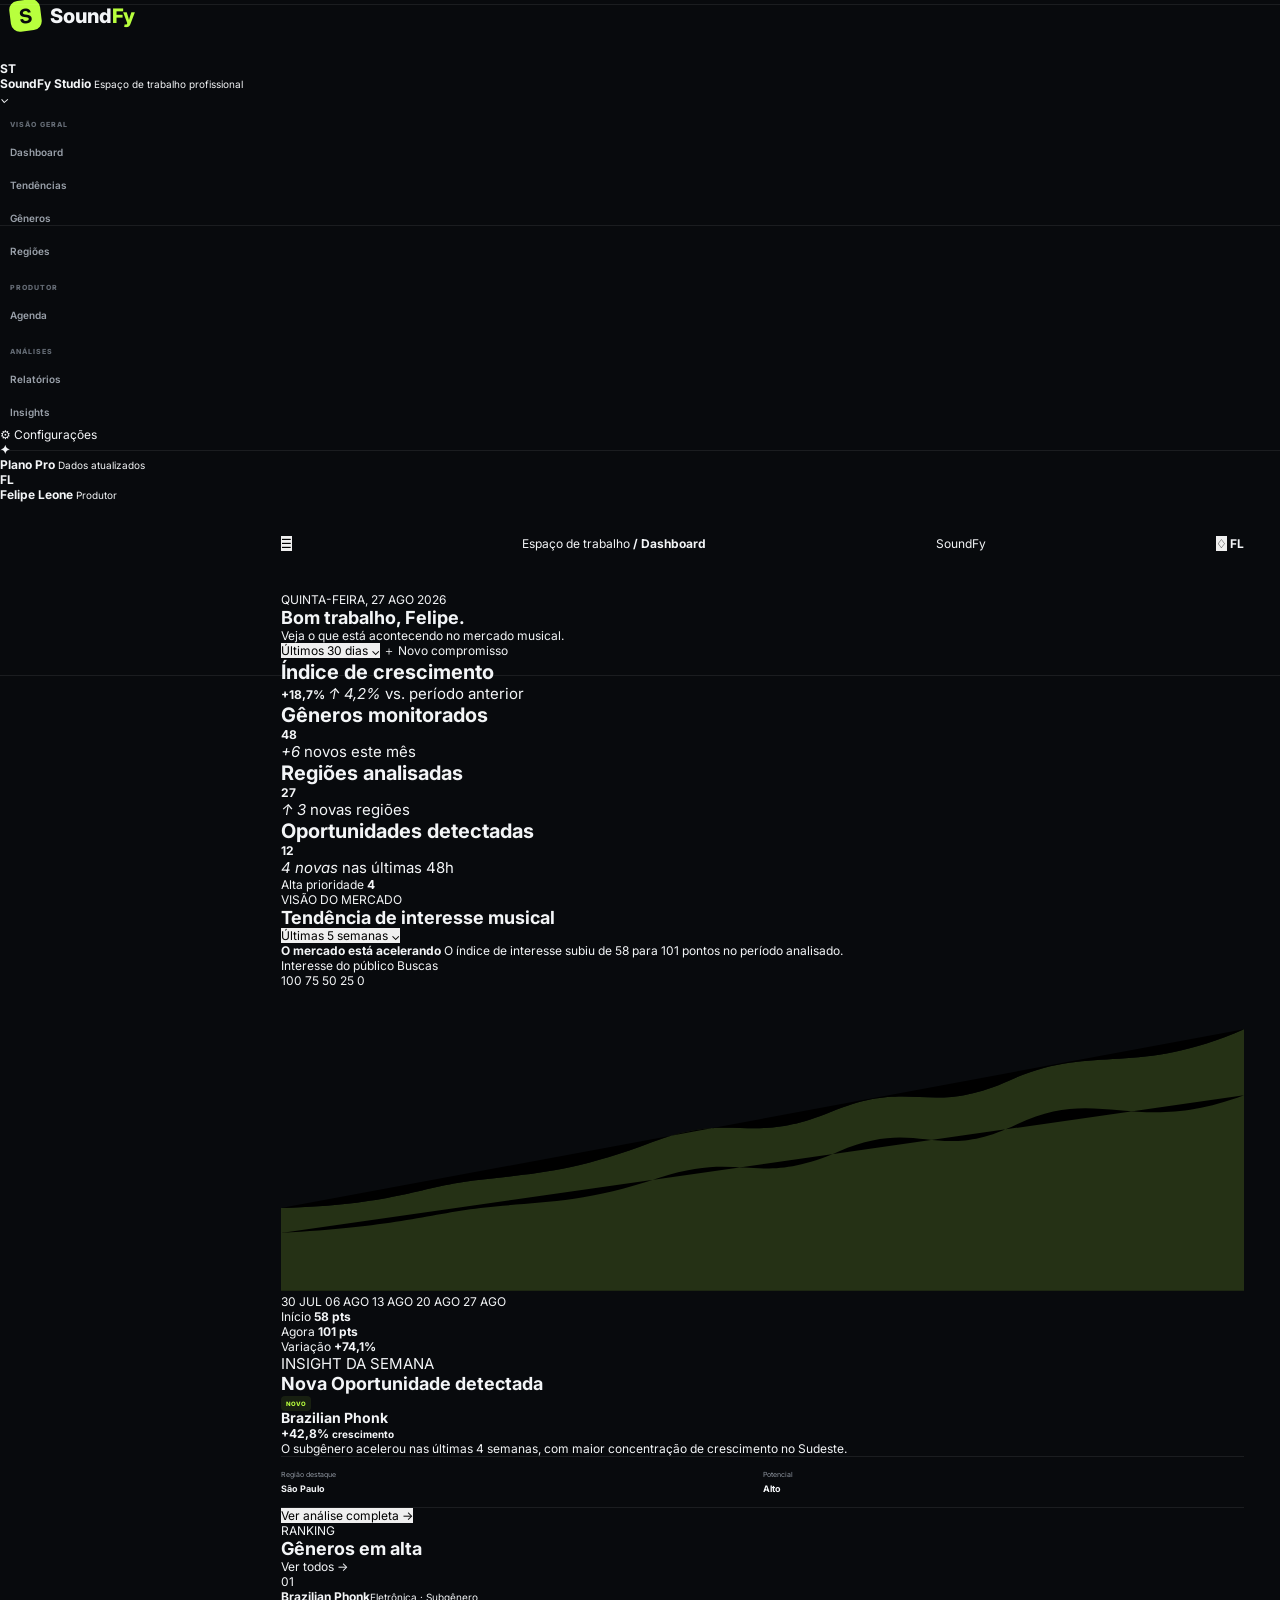
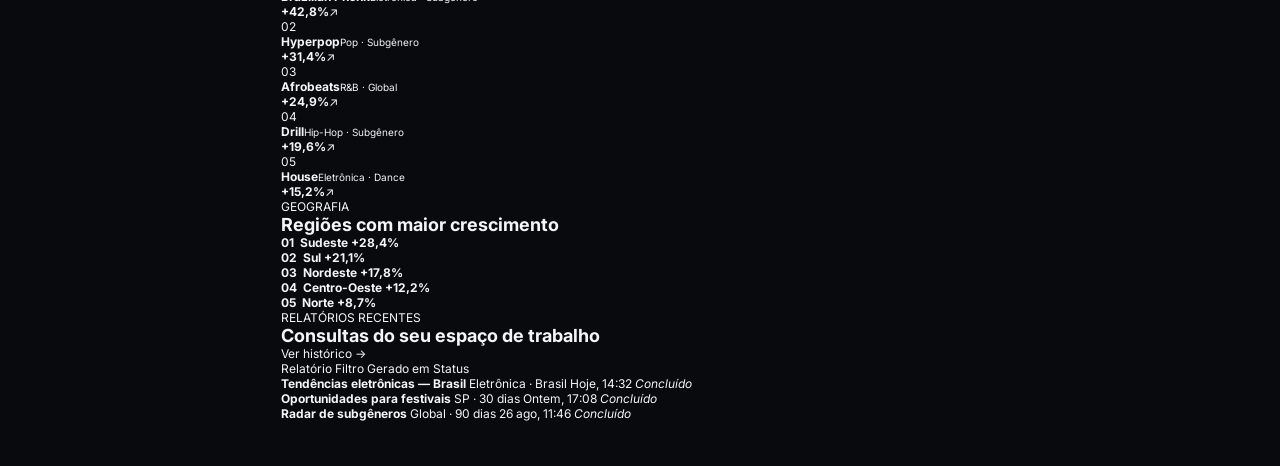
==== commit fb36a8c6: "Atualizando as páginas, e add cadastro" ====
--- a/View/Pages/index.html
+++ b/View/Pages/index.html
@@ -5,28 +5,27 @@
     <meta name="viewport" content="width=device-width, initial-scale=1.0">
     <title>SoundFy - Dashboard</title>
     <link rel="stylesheet" href="../Style/style.css">
-    <link rel="stylesheet" href="../JS/script.js">
 </head>
 
 <body>
-    <aside class="sidebar">
+    <aside class="barra-lateral">
         <a class="logo" href="index.html">
             <b>S</b>
             <span>Sound<span>Fy</span></span>
         </a>
 
-        <div class="workspace">
+        <div class="espaco-trabalho">
             <b>ST</b>
             <div>
                 <strong>SoundFy Studio</strong>
-                <small>Workspace profissional</small>
+                <small>Espaço de trabalho profissional</small>
             </div>
             <i>⌄</i>
         </div>
 
         <nav>
             <label>VISÃO GERAL</label>
-            <a class="active" href="index.html"><span>Dashboard</span></a>
+            <a class="ativo" href="index.html"><span>Dashboard</span></a>
             <a href="#tendencias"> <span>Tendências</span></a>
             <a href="#generos"> <span>Gêneros</span></a>
             <a href="#regioes"> <span>Regiões</span></a>
@@ -39,10 +38,10 @@
             <a href="#insights"> <span>Insights</span></a>
         </nav>
 
-        <div class="side-bottom">
+        <div class="rodape-lateral">
             <a href="configuracoes.html">⚙ <span>Configurações</span></a>
 
-            <div class="plan">
+            <div class="plano">
                 <b>✦</b>
                 <div>
                     <strong>Plano Pro</strong>
@@ -50,7 +49,7 @@
                 </div>
             </div>
 
-            <div class="profile">
+            <div class="perfil">
                 <b>FL</b>
                 <div>
                     <strong>Felipe Leone</strong>
@@ -62,44 +61,44 @@
 
     <main>
         <header>
-            <button id="menu" class="mobile-menu">☰</button>
-
-            <div class="crumb">
-                Workspace <b>/</b> <strong>Dashboard</strong>
-            </div>
-
-            <div class="mobile-logo">
+            <button id="menu" class="menu-mobile">☰</button>
+
+            <div class="trilha">
+                Espaço de trabalho <b>/</b> <strong>Dashboard</strong>
+            </div>
+
+            <div class="logo-mobile">
                 Sound<span>Fy</span>
             </div>
 
-            <div class="actions">
-
-                <button class="bell">♢<i></i></button>
-                <b class="top-avatar">FL</b>
+            <div class="acoes">
+
+                <button class="sino">♢<i></i></button>
+                <b class="avatar-topo">FL</b>
             </div>
         </header>
 
-        <section class="intro">
+        <section class="introducao">
             <div>
                 <p>QUINTA-FEIRA, 27 AGO 2026</p>
                 <h1>Bom trabalho, Felipe.</h1>
                 <span>Veja o que está acontecendo no mercado musical.</span>
             </div>
 
-            <div class="header-buttons">
-                <button class="filter">Últimos 30 dias ⌄</button>
-                <a class="primary" href="agenda.html">＋ Novo compromisso</a>
-            </div>
-        </section>
-
-        <section class="kpis">
+            <div class="botoes-cabecalho">
+                <button class="filtro">Últimos 30 dias ⌄</button>
+                <a class="primario" href="agenda.html">＋ Novo compromisso</a>
+            </div>
+        </section>
+
+        <section class="indicadores">
             <article>
                 <div>
                    <b> <span style="font-size: 20px;">Índice de crescimento</span> </b>
                 </div>
                 <strong>+18,7%</strong>
                 <small style="font-size: 15px;"><em>↑ 4,2%</em> vs. período anterior</small>
-                <div class="spark"><i></i><i></i><i></i><i></i><i></i><i></i><i></i></div>
+                <div class="mini-grafico"><i></i><i></i><i></i><i></i><i></i><i></i><i></i></div>
             </article>
 
             <article>
@@ -108,8 +107,8 @@
                 </div>
                 <strong>48</strong>
                 <br>
-                <small style="font-size: 15px;"><em class="purple-text">+6</em> novos este mês</small>
-                <div class="dots"><i></i><i></i><i></i><i></i><i></i></div>
+                <small style="font-size: 15px;"><em class="texto-secundario">+6</em> novos este mês</small>
+                <div class="pontos"><i></i><i></i><i></i><i></i><i></i></div>
             </article>
 
             <article>
@@ -119,7 +118,7 @@
                 <strong>27</strong>
                 <br>
                 <small style="font-size: 15px;"><em>↑ 3</em> novas regiões</small>
-                <div class="bars"><i></i><i></i><i></i><i></i><i></i></div>
+                <div class="barras"><i></i><i></i><i></i><i></i><i></i></div>
             </article>
 
             <article>
@@ -128,36 +127,36 @@
                 </div>
                 <strong>12</strong>
                 <br>
-                <small style="font-size: 15px;"><em class="orange-text">4 novas</em> nas últimas 48h</small>
-                <div class="priority">
+                <small style="font-size: 15px;"><em class="texto-alerta">4 novas</em> nas últimas 48h</small>
+                <div class="prioridade">
                     Alta prioridade
                     <b>4</b>
                 </div>
             </article>
         </section>
 
-        <section class="grid" id="tendencias">
-            <article class="panel chart-panel">
-                <div class="panel-head">
+        <section class="grade" id="tendencias">
+            <article class="painel painel-grafico">
+                <div class="painel-cabecalho">
                     <div>
                         <p>VISÃO DO MERCADO</p>
                         <h2>Tendência de interesse musical</h2>
                     </div>
-                    <button class="filter">Últimas 5 semanas ⌄</button>
-                </div>
-
-                <div class="chart-explanation">
+                    <button class="filtro">Últimas 5 semanas ⌄</button>
+                </div>
+
+                <div class="explicacao-grafico">
                     <strong>O mercado está acelerando</strong>
                     <span>O índice de interesse subiu de 58 para 101 pontos no período analisado.</span>
                 </div>
 
-                <div class="legend">
-                    <span><i class="green-dot"></i>Interesse do público</span>
-                    <span><i class="purple-dot"></i>Buscas</span>
-                </div>
-
-                <div class="chart">
-                    <div class="axis">
+                <div class="legenda">
+                    <span><i class="ponto-primario"></i>Interesse do público</span>
+                    <span><i class="ponto-secundario"></i>Buscas</span>
+                </div>
+
+                <div class="grafico">
+                    <div class="eixo">
                         <span>100</span>
                         <span>75</span>
                         <span>50</span>
@@ -165,7 +164,7 @@
                         <span>0</span>
                     </div>
 
-                    <div class="graph">
+                    <div class="grafico-area">
                         <div class="line l1"></div>
                         <div class="line l2"></div>
                         <div class="line l3"></div>
@@ -173,11 +172,11 @@
 
                         <svg viewBox="0 0 700 220" preserveAspectRatio="none" aria-label="Gráfico de tendência de interesse">
                             <path class="area" d="M0 160 C80 158 100 145 140 140 S210 135 270 112 S340 115 400 90 S470 94 530 67 S620 65 700 30 L700 220 L0 220Z"></path>
-                            <path class="trend" d="M0 160 C80 158 100 145 140 140 S210 135 270 112 S340 115 400 90 S470 94 530 67 S620 65 700 30"></path>
-                            <path class="trend purple-line" d="M0 178 C80 174 105 165 145 160 S215 158 275 138 S345 145 405 119 S475 128 535 99 S620 108 700 78"></path>
+                            <path class="tendencia" d="M0 160 C80 158 100 145 140 140 S210 135 270 112 S340 115 400 90 S470 94 530 67 S620 65 700 30"></path>
+                            <path class="tendencia linha-secundaria" d="M0 178 C80 174 105 165 145 160 S215 158 275 138 S345 145 405 119 S475 128 535 99 S620 108 700 78"></path>
                         </svg>
 
-                        <div class="dates">
+                        <div class="datas">
                             <span>30 JUL</span>
                             <span>06 AGO</span>
                             <span>13 AGO</span>
@@ -187,7 +186,7 @@
                     </div>
                 </div>
 
-                <div class="trend-summary">
+                <div class="resumo-tendencia">
                     <div>
                         <span>Início</span>
                         <strong>58 pts</strong>
@@ -198,13 +197,13 @@
                     </div>
                     <div>
                         <span>Variação</span>
-                        <strong class="green-text">+74,1%</strong>
-                    </div>
-                </div>
-            </article>
-
-            <article class="panel insight" id="insights">
-                <div class="panel-head">
+                        <strong class="texto-positivo">+74,1%</strong>
+                    </div>
+                </div>
+            </article>
+
+            <article class="painel insight" id="insights">
+                <div class="painel-cabecalho">
                     <div>
                         <p style="font-size: 15px;">INSIGHT DA SEMANA</p>
                         <h2><b>Nova Oportunidade detectada</b></h2>
@@ -212,7 +211,7 @@
                     <mark>NOVO</mark>
                 </div>
 
-                <div class="insight-body">
+                <div class="corpo-insight">
                     <h3>Brazilian Phonk</h3>
                     <strong>+42,8% <small>crescimento</small></strong>
                     <p>O subgênero acelerou nas últimas 4 semanas, com maior concentração de crescimento no Sudeste.</p>
@@ -220,16 +219,16 @@
 
                 <div class="meta">
                     <span>Região destaque<strong>São Paulo</strong></span>
-                    <span>Potencial<strong class="green-text">Alto</strong></span>
-                </div>
-
-                <button class="outline">Ver análise completa →</button>
-            </article>
-        </section>
-
-        <section class="grid lower">
-            <article class="panel" id="generos">
-                <div class="panel-head">
+                    <span>Potencial<strong class="texto-positivo">Alto</strong></span>
+                </div>
+
+                <button class="contorno">Ver análise completa →</button>
+            </article>
+        </section>
+
+        <section class="grade inferior">
+            <article class="painel" id="generos">
+                <div class="painel-cabecalho">
                     <div>
                         <p>RANKING</p>
                         <h2>Gêneros em alta</h2>
@@ -237,35 +236,35 @@
                     <a href="#generos">Ver todos →</a>
                 </div>
 
-                <div class="genre">
+                <div class="genero">
                     <span>01</span>
                     <i></i>
                     <div><strong>Brazilian Phonk</strong><small>Eletrônica · Subgênero</small></div>
                     <b>+42,8%</b>↗
                 </div>
 
-                <div class="genre">
+                <div class="genero">
                     <span>02</span>
                     <i></i>
                     <div><strong>Hyperpop</strong><small>Pop · Subgênero</small></div>
                     <b>+31,4%</b>↗
                 </div>
 
-                <div class="genre">
+                <div class="genero">
                     <span>03</span>
                     <i></i>
                     <div><strong>Afrobeats</strong><small>R&B · Global</small></div>
                     <b>+24,9%</b>↗
                 </div>
 
-                <div class="genre">
+                <div class="genero">
                     <span>04</span>
                     <i></i>
                     <div><strong>Drill</strong><small>Hip-Hop · Subgênero</small></div>
                     <b>+19,6%</b>↗
                 </div>
 
-                <div class="genre">
+                <div class="genero">
                     <span>05</span>
                     <i></i>
                     <div><strong>House</strong><small>Eletrônica · Dance</small></div>
@@ -273,39 +272,39 @@
                 </div>
             </article>
 
-            <article class="panel" id="regioes">
-                <div class="panel-head">
+            <article class="painel" id="regioes">
+                <div class="painel-cabecalho">
                     <div>
                         <p>GEOGRAFIA</p>
                         <h2>Regiões com maior crescimento</h2>
                     </div>
                 </div>
 
-                <div class="region">
+                <div class="regiao">
                     <strong>01&nbsp; Sudeste</strong>
                     <span><i style="width:89%"></i></span>
                     <b>+28,4%</b>
                 </div>
 
-                <div class="region">
+                <div class="regiao">
                     <strong>02&nbsp; Sul</strong>
                     <span><i style="width:71%"></i></span>
                     <b>+21,1%</b>
                 </div>
 
-                <div class="region">
+                <div class="regiao">
                     <strong>03&nbsp; Nordeste</strong>
                     <span><i style="width:58%"></i></span>
                     <b>+17,8%</b>
                 </div>
 
-                <div class="region">
+                <div class="regiao">
                     <strong>04&nbsp; Centro-Oeste</strong>
                     <span><i style="width:43%"></i></span>
                     <b>+12,2%</b>
                 </div>
 
-                <div class="region">
+                <div class="regiao">
                     <strong>05&nbsp; Norte</strong>
                     <span><i style="width:31%"></i></span>
                     <b>+8,7%</b>
@@ -313,37 +312,37 @@
             </article>
         </section>
 
-        <section class="panel reports" id="relatorios">
-            <div class="panel-head">
+        <section class="painel relatorios" id="relatorios">
+            <div class="painel-cabecalho">
                 <div>
                     <p>RELATÓRIOS RECENTES</p>
-                    <h2>Consultas do seu workspace</h2>
+                    <h2>Consultas do seu espaço de trabalho</h2>
                 </div>
                 <a href="#relatorios">Ver histórico →</a>
             </div>
 
-            <div class="report-head">
+            <div class="relatorio-cabecalho">
                 <span>Relatório</span>
                 <span>Filtro</span>
                 <span>Gerado em</span>
                 <span>Status</span>
             </div>
 
-            <div class="report">
+            <div class="relatorio">
                 <strong>Tendências eletrônicas — Brasil</strong>
                 <span>Eletrônica · Brasil</span>
                 <span>Hoje, 14:32</span>
                 <em>Concluído</em>
             </div>
 
-            <div class="report">
+            <div class="relatorio">
                 <strong>Oportunidades para festivais</strong>
                 <span>SP · 30 dias</span>
                 <span>Ontem, 17:08</span>
                 <em>Concluído</em>
             </div>
 
-            <div class="report">
+            <div class="relatorio">
                 <strong>Radar de subgêneros</strong>
                 <span>Global · 90 dias</span>
                 <span>26 ago, 11:46</span>
@@ -352,6 +351,6 @@
         </section>
     </main>
 
-    <script src="script.js"></script>
+    <script src="../JS/script.js"></script>
 </body>
 </html>
--- a/View/Style/style.css
+++ b/View/Style/style.css
@@ -1127,8 +1127,6 @@
     background: var(--green);
 }
 
-/* Agenda */
-
 .agenda-layout {
     display: grid;
     grid-template-columns: 1.5fr .9fr;
@@ -1436,7 +1434,7 @@
     margin-top: 5px;
 }
 
-/* Responsividade */
+
 
 @media (max-width: 1100px) {
     .sidebar {
